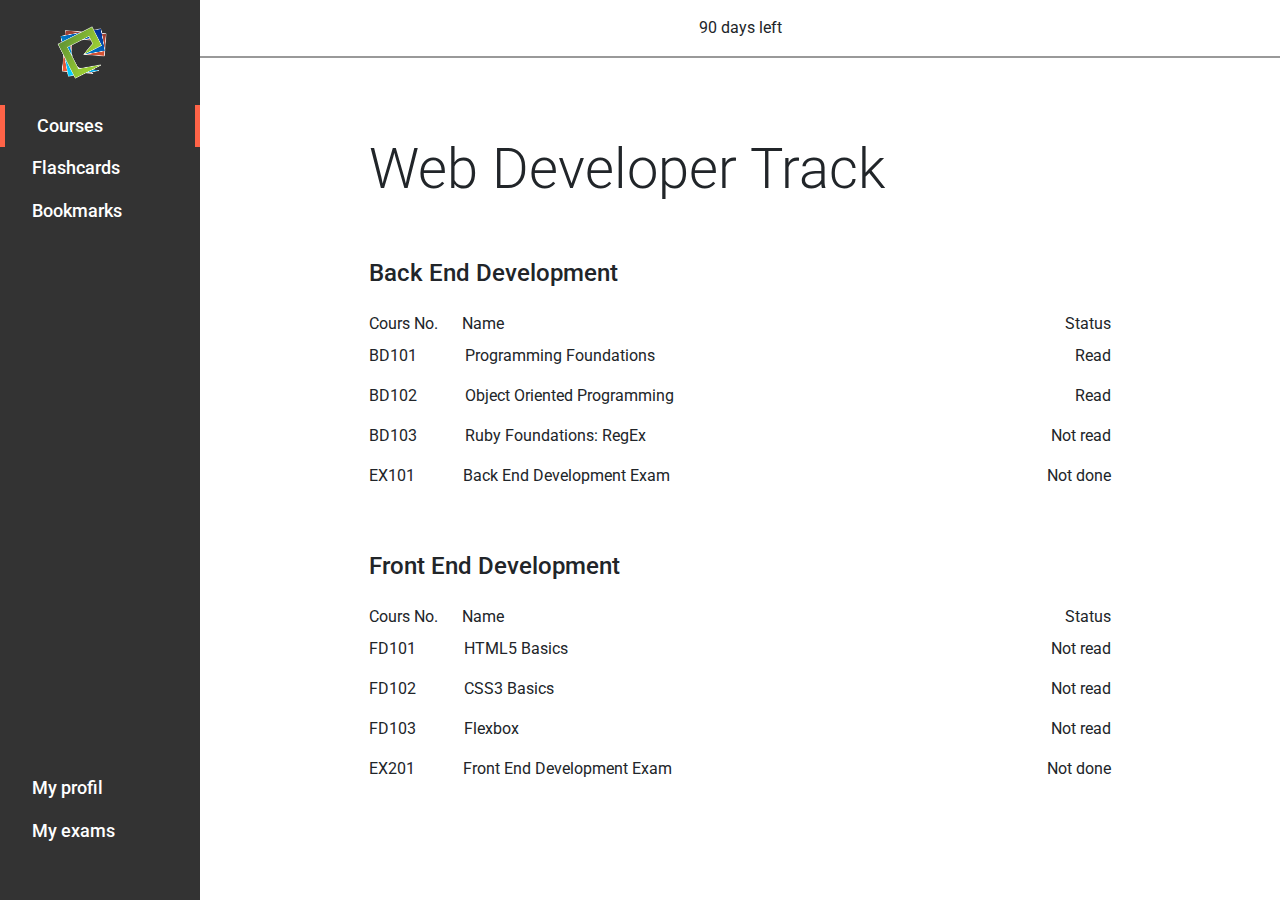
==== index.html @ b997f8c2 "add exam" ====
<!DOCTYPE html>
<html lang="en">
  <head>
    <!-- Required meta tags -->
    <meta charset="utf-8" />
    <meta
      name="viewport"
      content="width=device-width, initial-scale=1, shrink-to-fit=no"
    />

    <!-- Bootstrap CSS -->
    <link rel="stylesheet" href="bootstrap.min.css" />
    <link
      href="https://fonts.googleapis.com/css?family=Roboto:300,400,500,700&display=swap"
      rel="stylesheet"
    />

    <link rel="stylesheet" href="style.css" />

    <title>Hello, world!</title>
  </head>

  <body>
    <aside class="sidebar">
      <nav>
        <ul class="navbar">
          <li>
            <a href="/"><img class="logo" src="logo.png" alt=""/></a>
          </li>
          <li class="active"><a href="/">Courses</a></li>
          <li><a href="/">Flashcards</a></li>
          <li><a href="/">Bookmarks</a></li>
          <li><a href="/">My profil</a></li>
          <li><a href="/">My exams</a></li>
        </ul>
      </nav>
    </aside>
    <main>
      <div class="top-bar">90 days left</div>
      <div class="container">
        <div class="row">
          <div class="col-12">
            <header><h1 class="display-4">Web Developer Track</h1></header>
          </div>
        </div>
        <section class="topic row">
          <div class="col-12 mt-5"><h4>Back End Development</h4></div>
          <div class="col-12 mt-3">
            <ul class="d-flex course-head">
              <li class="mr-4">Cours No.</li>
              <li class="flex-grow-1">Name</li>
              <li>Status</li>
            </ul>
          </div>
          <div class="col-12 mt-2">
            <ul>
              <li class="d-flex course-head">
                <p class="mr-5">BD101</p>
                <p class="flex-grow-1">Programming Foundations</p>
                <p>Read</p>
              </li>
              <li class="d-flex course-head">
                <p class="mr-5">BD102</p>
                <p class="flex-grow-1">Object Oriented Programming</p>
                <p>Read</p>
              </li>
              <li class="d-flex course-head">
                <p class="mr-5">BD103</p>
                <p class="flex-grow-1">Ruby Foundations: RegEx</p>
                <p>Not read</p>
              </li>
              <li class="d-flex course-exam">
                <p class="mr-5 course-exam">EX101</p>
                <p class="flex-grow-1 course-exam">Back End Development Exam</p>
                <p class="course-exam">Not done</p>
              </li>
            </ul>
          </div>
        </section>
        <section class="topic row">
          <div class="col-12 mt-5">
            <h4>Front End Development</h4>
          </div>
          <div class="col-12 mt-3">
            <ul class="d-flex course-head">
              <li class="mr-4">Cours No.</li>
              <li class="flex-grow-1">Name</li>
              <li>Status</li>
            </ul>
          </div>
          <div class="col-12 mt-2">
            <ul>
              <li class="d-flex course-head">
                <p class="mr-5">FD101</p>
                <p class="flex-grow-1">HTML5 Basics</p>
                <p>Not read</p>
              </li>
              <li class="d-flex course-head">
                <p class="mr-5">FD102</p>
                <p class="flex-grow-1">CSS3 Basics</p>
                <p>Not read</p>
              </li>
              <li class="d-flex course-head">
                <p class="mr-5">FD103</p>
                <p class="flex-grow-1">Flexbox</p>
                <p>Not read</p>
              </li>
              <li class="d-flex course-exam">
                <p class="mr-5">EX201</p>
                <p class="flex-grow-1">Front End Development Exam</p>
                <p>Not done</p>
              </li>
            </ul>
          </div>
        </section>
      </div>
    </main>

    <!-- Optional JavaScript -->
    <!-- jQuery first, then Popper.js, then Bootstrap JS -->
    <script
      src="https://code.jquery.com/jquery-3.3.1.slim.min.js"
      integrity="sha384-q8i/X+965DzO0rT7abK41JStQIAqVgRVzpbzo5smXKp4YfRvH+8abtTE1Pi6jizo"
      crossorigin="anonymous"
    ></script>
    <script
      src="https://cdnjs.cloudflare.com/ajax/libs/popper.js/1.14.7/umd/popper.min.js"
      integrity="sha384-UO2eT0CpHqdSJQ6hJty5KVphtPhzWj9WO1clHTMGa3JDZwrnQq4sF86dIHNDz0W1"
      crossorigin="anonymous"
    ></script>
    <script src="bootstrap.min.js"></script>
  </body>
</html>
---- style.css ----
ul {
  list-style: none;
  padding: 0;
  margin: 0; }

body {
  font-family: "Roboto", "sans-serif"; }

.sidebar {
  width: 200px;
  height: 100vh;
  position: fixed;
  top: 0;
  left: 0;
  background-color: #333333; }
  .sidebar .logo {
    width: 100px; }
  .sidebar nav {
    height: 100vh; }
  .sidebar .navbar {
    height: 100vh;
    display: flex;
    flex-flow: column nowrap;
    justify-content: center;
    align-items: flex-start;
    list-style: none;
    width: 100%;
    padding: 0;
    margin: 0; }
    .sidebar .navbar li {
      width: 100%;
      padding: 0.5rem 2rem; }
      .sidebar .navbar li:nth-of-type(5) {
        margin-top: auto; }
      .sidebar .navbar li:last-of-type {
        margin-bottom: 3rem; }
    .sidebar .navbar a {
      color: #fff;
      font-size: 1.1rem;
      font-weight: 500; }
      .sidebar .navbar a:hover {
        text-decoration: none; }

.top-bar {
  padding: 1rem;
  text-align: center;
  box-shadow: 1px 0 0 2px rgba(0, 0, 0, 0.4); }

.container {
  max-width: calc(90% - 200px); }

main {
  margin-left: 200px; }
  main header {
    margin-top: 5rem; }

.active {
  border-left: 5px solid tomato;
  border-right: 5px solid tomato; }

/*# sourceMappingURL=style.css.map */
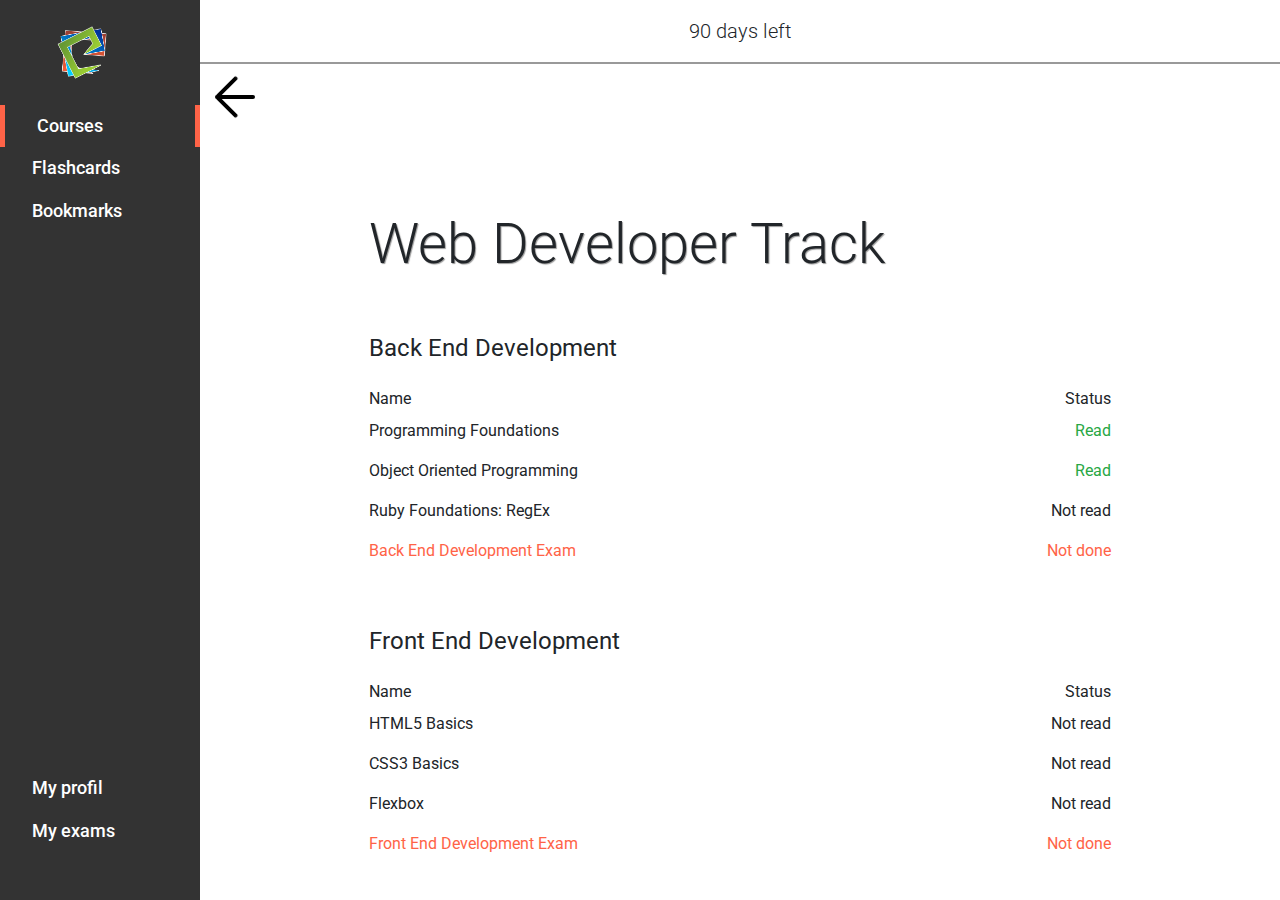
==== commit f8791eae: "add hamburger menu, animation, remove course number" ====
--- a/index.html
+++ b/index.html
@@ -14,14 +14,14 @@
       href="https://fonts.googleapis.com/css?family=Roboto:300,400,500,700&display=swap"
       rel="stylesheet"
     />
-
+    <link href="hamburgers.min.css" rel="stylesheet" />
     <link rel="stylesheet" href="style.css" />
 
     <title>Hello, world!</title>
   </head>
 
   <body>
-    <aside class="sidebar">
+    <aside id="sidebar" class="sidebar">
       <nav>
         <ul class="navbar">
           <li>
@@ -35,8 +35,17 @@
         </ul>
       </nav>
     </aside>
-    <main>
-      <div class="top-bar">90 days left</div>
+    <main id="main">
+      <div class="top-bar"><p class="lead m-0">90 days left</p></div>
+      <button
+        class="hamburger hamburger--arrow is-active mt-2"
+        type="button"
+        id="hamburger-icon"
+      >
+        <span class="hamburger-box">
+          <span class="hamburger-inner"></span>
+        </span>
+      </button>
       <div class="container">
         <div class="row">
           <div class="col-12">
@@ -44,33 +53,35 @@
           </div>
         </div>
         <section class="topic row">
-          <div class="col-12 mt-5"><h4>Back End Development</h4></div>
+          <div class="col-12 mt-5">
+            <h4 class="topic-title">Back End Development</h4>
+          </div>
           <div class="col-12 mt-3">
-            <ul class="d-flex course-head">
-              <li class="mr-4">Cours No.</li>
+            <ul class="d-flex">
+              <!-- <li class="mr-4">Cours No.</li> -->
               <li class="flex-grow-1">Name</li>
               <li>Status</li>
             </ul>
           </div>
           <div class="col-12 mt-2">
             <ul>
-              <li class="d-flex course-head">
-                <p class="mr-5">BD101</p>
+              <li class="d-flex">
+                <!-- <p class="mr-5">BD101</p> -->
                 <p class="flex-grow-1">Programming Foundations</p>
-                <p>Read</p>
+                <p class="text-success">Read</p>
               </li>
-              <li class="d-flex course-head">
-                <p class="mr-5">BD102</p>
+              <li class="d-flex">
+                <!-- <p class="mr-5">BD102</p> -->
                 <p class="flex-grow-1">Object Oriented Programming</p>
-                <p>Read</p>
+                <p class="text-success">Read</p>
               </li>
-              <li class="d-flex course-head">
-                <p class="mr-5">BD103</p>
+              <li class="d-flex">
+                <!-- <p class="mr-5">BD103</p> -->
                 <p class="flex-grow-1">Ruby Foundations: RegEx</p>
                 <p>Not read</p>
               </li>
               <li class="d-flex course-exam">
-                <p class="mr-5 course-exam">EX101</p>
+                <!-- <p class="mr-5 course-exam">EX101</p> -->
                 <p class="flex-grow-1 course-exam">Back End Development Exam</p>
                 <p class="course-exam">Not done</p>
               </li>
@@ -79,34 +90,34 @@
         </section>
         <section class="topic row">
           <div class="col-12 mt-5">
-            <h4>Front End Development</h4>
+            <h4 class="topic-title">Front End Development</h4>
           </div>
           <div class="col-12 mt-3">
-            <ul class="d-flex course-head">
-              <li class="mr-4">Cours No.</li>
+            <ul class="d-flex">
+              <!-- <li class="mr-4">Cours No.</li> -->
               <li class="flex-grow-1">Name</li>
               <li>Status</li>
             </ul>
           </div>
           <div class="col-12 mt-2">
             <ul>
-              <li class="d-flex course-head">
-                <p class="mr-5">FD101</p>
+              <li class="d-flex">
+                <!-- <p class="mr-5">FD101</p> -->
                 <p class="flex-grow-1">HTML5 Basics</p>
                 <p>Not read</p>
               </li>
-              <li class="d-flex course-head">
-                <p class="mr-5">FD102</p>
+              <li class="d-flex">
+                <!-- <p class="mr-5">FD102</p> -->
                 <p class="flex-grow-1">CSS3 Basics</p>
                 <p>Not read</p>
               </li>
-              <li class="d-flex course-head">
-                <p class="mr-5">FD103</p>
+              <li class="d-flex">
+                <!-- <p class="mr-5">FD103</p> -->
                 <p class="flex-grow-1">Flexbox</p>
                 <p>Not read</p>
               </li>
               <li class="d-flex course-exam">
-                <p class="mr-5">EX201</p>
+                <!-- <p class="mr-5">EX201</p> -->
                 <p class="flex-grow-1">Front End Development Exam</p>
                 <p>Not done</p>
               </li>
@@ -129,5 +140,6 @@
       crossorigin="anonymous"
     ></script>
     <script src="bootstrap.min.js"></script>
+    <script src="main.js"></script>
   </body>
 </html>
--- a/hamburgers.min.css
+++ b/hamburgers.min.css
@@ -0,0 +1,7 @@
+/*!
+ * Hamburgers
+ * @description Tasty CSS-animated hamburgers
+ * @author Jonathan Suh @jonsuh
+ * @site https://jonsuh.com/hamburgers
+ * @link https://github.com/jonsuh/hamburgers
+ */.hamburger{font:inherit;display:inline-block;overflow:visible;margin:0;padding:15px;cursor:pointer;transition-timing-function:linear;transition-duration:.15s;transition-property:opacity,filter;text-transform:none;color:inherit;border:0;background-color:transparent}.hamburger.is-active:hover,.hamburger:hover{opacity:.7}.hamburger.is-active .hamburger-inner,.hamburger.is-active .hamburger-inner:after,.hamburger.is-active .hamburger-inner:before{background-color:#000}.hamburger-box{position:relative;display:inline-block;width:40px;height:24px}.hamburger-inner{top:50%;display:block;margin-top:-2px}.hamburger-inner,.hamburger-inner:after,.hamburger-inner:before{position:absolute;width:40px;height:4px;transition-timing-function:ease;transition-duration:.15s;transition-property:transform;border-radius:4px;background-color:#000}.hamburger-inner:after,.hamburger-inner:before{display:block;content:""}.hamburger-inner:before{top:-10px}.hamburger-inner:after{bottom:-10px}.hamburger--3dx .hamburger-box{perspective:80px}.hamburger--3dx .hamburger-inner{transition:transform .15s cubic-bezier(.645,.045,.355,1),background-color 0s cubic-bezier(.645,.045,.355,1) .1s}.hamburger--3dx .hamburger-inner:after,.hamburger--3dx .hamburger-inner:before{transition:transform 0s cubic-bezier(.645,.045,.355,1) .1s}.hamburger--3dx.is-active .hamburger-inner{transform:rotateY(180deg);background-color:transparent!important}.hamburger--3dx.is-active .hamburger-inner:before{transform:translate3d(0,10px,0) rotate(45deg)}.hamburger--3dx.is-active .hamburger-inner:after{transform:translate3d(0,-10px,0) rotate(-45deg)}.hamburger--3dx-r .hamburger-box{perspective:80px}.hamburger--3dx-r .hamburger-inner{transition:transform .15s cubic-bezier(.645,.045,.355,1),background-color 0s cubic-bezier(.645,.045,.355,1) .1s}.hamburger--3dx-r .hamburger-inner:after,.hamburger--3dx-r .hamburger-inner:before{transition:transform 0s cubic-bezier(.645,.045,.355,1) .1s}.hamburger--3dx-r.is-active .hamburger-inner{transform:rotateY(-180deg);background-color:transparent!important}.hamburger--3dx-r.is-active .hamburger-inner:before{transform:translate3d(0,10px,0) rotate(45deg)}.hamburger--3dx-r.is-active .hamburger-inner:after{transform:translate3d(0,-10px,0) rotate(-45deg)}.hamburger--3dy .hamburger-box{perspective:80px}.hamburger--3dy .hamburger-inner{transition:transform .15s cubic-bezier(.645,.045,.355,1),background-color 0s cubic-bezier(.645,.045,.355,1) .1s}.hamburger--3dy .hamburger-inner:after,.hamburger--3dy .hamburger-inner:before{transition:transform 0s cubic-bezier(.645,.045,.355,1) .1s}.hamburger--3dy.is-active .hamburger-inner{transform:rotateX(-180deg);background-color:transparent!important}.hamburger--3dy.is-active .hamburger-inner:before{transform:translate3d(0,10px,0) rotate(45deg)}.hamburger--3dy.is-active .hamburger-inner:after{transform:translate3d(0,-10px,0) rotate(-45deg)}.hamburger--3dy-r .hamburger-box{perspective:80px}.hamburger--3dy-r .hamburger-inner{transition:transform .15s cubic-bezier(.645,.045,.355,1),background-color 0s cubic-bezier(.645,.045,.355,1) .1s}.hamburger--3dy-r .hamburger-inner:after,.hamburger--3dy-r .hamburger-inner:before{transition:transform 0s cubic-bezier(.645,.045,.355,1) .1s}.hamburger--3dy-r.is-active .hamburger-inner{transform:rotateX(180deg);background-color:transparent!important}.hamburger--3dy-r.is-active .hamburger-inner:before{transform:translate3d(0,10px,0) rotate(45deg)}.hamburger--3dy-r.is-active .hamburger-inner:after{transform:translate3d(0,-10px,0) rotate(-45deg)}.hamburger--3dxy .hamburger-box{perspective:80px}.hamburger--3dxy .hamburger-inner{transition:transform .15s cubic-bezier(.645,.045,.355,1),background-color 0s cubic-bezier(.645,.045,.355,1) .1s}.hamburger--3dxy .hamburger-inner:after,.hamburger--3dxy .hamburger-inner:before{transition:transform 0s cubic-bezier(.645,.045,.355,1) .1s}.hamburger--3dxy.is-active .hamburger-inner{transform:rotateX(180deg) rotateY(180deg);background-color:transparent!important}.hamburger--3dxy.is-active .hamburger-inner:before{transform:translate3d(0,10px,0) rotate(45deg)}.hamburger--3dxy.is-active .hamburger-inner:after{transform:translate3d(0,-10px,0) rotate(-45deg)}.hamburger--3dxy-r .hamburger-box{perspective:80px}.hamburger--3dxy-r .hamburger-inner{transition:transform .15s cubic-bezier(.645,.045,.355,1),background-color 0s cubic-bezier(.645,.045,.355,1) .1s}.hamburger--3dxy-r .hamburger-inner:after,.hamburger--3dxy-r .hamburger-inner:before{transition:transform 0s cubic-bezier(.645,.045,.355,1) .1s}.hamburger--3dxy-r.is-active .hamburger-inner{transform:rotateX(180deg) rotateY(180deg) rotate(-180deg);background-color:transparent!important}.hamburger--3dxy-r.is-active .hamburger-inner:before{transform:translate3d(0,10px,0) rotate(45deg)}.hamburger--3dxy-r.is-active .hamburger-inner:after{transform:translate3d(0,-10px,0) rotate(-45deg)}.hamburger--arrow.is-active .hamburger-inner:before{transform:translate3d(-8px,0,0) rotate(-45deg) scaleX(.7)}.hamburger--arrow.is-active .hamburger-inner:after{transform:translate3d(-8px,0,0) rotate(45deg) scaleX(.7)}.hamburger--arrow-r.is-active .hamburger-inner:before{transform:translate3d(8px,0,0) rotate(45deg) scaleX(.7)}.hamburger--arrow-r.is-active .hamburger-inner:after{transform:translate3d(8px,0,0) rotate(-45deg) scaleX(.7)}.hamburger--arrowalt .hamburger-inner:before{transition:top .1s ease .1s,transform .1s cubic-bezier(.165,.84,.44,1)}.hamburger--arrowalt .hamburger-inner:after{transition:bottom .1s ease .1s,transform .1s cubic-bezier(.165,.84,.44,1)}.hamburger--arrowalt.is-active .hamburger-inner:before{top:0;transition:top .1s ease,transform .1s cubic-bezier(.895,.03,.685,.22) .1s;transform:translate3d(-8px,-10px,0) rotate(-45deg) scaleX(.7)}.hamburger--arrowalt.is-active .hamburger-inner:after{bottom:0;transition:bottom .1s ease,transform .1s cubic-bezier(.895,.03,.685,.22) .1s;transform:translate3d(-8px,10px,0) rotate(45deg) scaleX(.7)}.hamburger--arrowalt-r .hamburger-inner:before{transition:top .1s ease .1s,transform .1s cubic-bezier(.165,.84,.44,1)}.hamburger--arrowalt-r .hamburger-inner:after{transition:bottom .1s ease .1s,transform .1s cubic-bezier(.165,.84,.44,1)}.hamburger--arrowalt-r.is-active .hamburger-inner:before{top:0;transition:top .1s ease,transform .1s cubic-bezier(.895,.03,.685,.22) .1s;transform:translate3d(8px,-10px,0) rotate(45deg) scaleX(.7)}.hamburger--arrowalt-r.is-active .hamburger-inner:after{bottom:0;transition:bottom .1s ease,transform .1s cubic-bezier(.895,.03,.685,.22) .1s;transform:translate3d(8px,10px,0) rotate(-45deg) scaleX(.7)}.hamburger--arrowturn.is-active .hamburger-inner{transform:rotate(-180deg)}.hamburger--arrowturn.is-active .hamburger-inner:before{transform:translate3d(8px,0,0) rotate(45deg) scaleX(.7)}.hamburger--arrowturn.is-active .hamburger-inner:after{transform:translate3d(8px,0,0) rotate(-45deg) scaleX(.7)}.hamburger--arrowturn-r.is-active .hamburger-inner{transform:rotate(-180deg)}.hamburger--arrowturn-r.is-active .hamburger-inner:before{transform:translate3d(-8px,0,0) rotate(-45deg) scaleX(.7)}.hamburger--arrowturn-r.is-active .hamburger-inner:after{transform:translate3d(-8px,0,0) rotate(45deg) scaleX(.7)}.hamburger--boring .hamburger-inner,.hamburger--boring .hamburger-inner:after,.hamburger--boring .hamburger-inner:before{transition-property:none}.hamburger--boring.is-active .hamburger-inner{transform:rotate(45deg)}.hamburger--boring.is-active .hamburger-inner:before{top:0;opacity:0}.hamburger--boring.is-active .hamburger-inner:after{bottom:0;transform:rotate(-90deg)}.hamburger--collapse .hamburger-inner{top:auto;bottom:0;transition-delay:.13s;transition-timing-function:cubic-bezier(.55,.055,.675,.19);transition-duration:.13s}.hamburger--collapse .hamburger-inner:after{top:-20px;transition:top .2s cubic-bezier(.33333,.66667,.66667,1) .2s,opacity .1s linear}.hamburger--collapse .hamburger-inner:before{transition:top .12s cubic-bezier(.33333,.66667,.66667,1) .2s,transform .13s cubic-bezier(.55,.055,.675,.19)}.hamburger--collapse.is-active .hamburger-inner{transition-delay:.22s;transition-timing-function:cubic-bezier(.215,.61,.355,1);transform:translate3d(0,-10px,0) rotate(-45deg)}.hamburger--collapse.is-active .hamburger-inner:after{top:0;transition:top .2s cubic-bezier(.33333,0,.66667,.33333),opacity .1s linear .22s;opacity:0}.hamburger--collapse.is-active .hamburger-inner:before{top:0;transition:top .1s cubic-bezier(.33333,0,.66667,.33333) .16s,transform .13s cubic-bezier(.215,.61,.355,1) .25s;transform:rotate(-90deg)}.hamburger--collapse-r .hamburger-inner{top:auto;bottom:0;transition-delay:.13s;transition-timing-function:cubic-bezier(.55,.055,.675,.19);transition-duration:.13s}.hamburger--collapse-r .hamburger-inner:after{top:-20px;transition:top .2s cubic-bezier(.33333,.66667,.66667,1) .2s,opacity .1s linear}.hamburger--collapse-r .hamburger-inner:before{transition:top .12s cubic-bezier(.33333,.66667,.66667,1) .2s,transform .13s cubic-bezier(.55,.055,.675,.19)}.hamburger--collapse-r.is-active .hamburger-inner{transition-delay:.22s;transition-timing-function:cubic-bezier(.215,.61,.355,1);transform:translate3d(0,-10px,0) rotate(45deg)}.hamburger--collapse-r.is-active .hamburger-inner:after{top:0;transition:top .2s cubic-bezier(.33333,0,.66667,.33333),opacity .1s linear .22s;opacity:0}.hamburger--collapse-r.is-active .hamburger-inner:before{top:0;transition:top .1s cubic-bezier(.33333,0,.66667,.33333) .16s,transform .13s cubic-bezier(.215,.61,.355,1) .25s;transform:rotate(90deg)}.hamburger--elastic .hamburger-inner{top:2px;transition-timing-function:cubic-bezier(.68,-.55,.265,1.55);transition-duration:.275s}.hamburger--elastic .hamburger-inner:before{top:10px;transition:opacity .125s ease .275s}.hamburger--elastic .hamburger-inner:after{top:20px;transition:transform .275s cubic-bezier(.68,-.55,.265,1.55)}.hamburger--elastic.is-active .hamburger-inner{transition-delay:75ms;transform:translate3d(0,10px,0) rotate(135deg)}.hamburger--elastic.is-active .hamburger-inner:before{transition-delay:0s;opacity:0}.hamburger--elastic.is-active .hamburger-inner:after{transition-delay:75ms;transform:translate3d(0,-20px,0) rotate(-270deg)}.hamburger--elastic-r .hamburger-inner{top:2px;transition-timing-function:cubic-bezier(.68,-.55,.265,1.55);transition-duration:.275s}.hamburger--elastic-r .hamburger-inner:before{top:10px;transition:opacity .125s ease .275s}.hamburger--elastic-r .hamburger-inner:after{top:20px;transition:transform .275s cubic-bezier(.68,-.55,.265,1.55)}.hamburger--elastic-r.is-active .hamburger-inner{transition-delay:75ms;transform:translate3d(0,10px,0) rotate(-135deg)}.hamburger--elastic-r.is-active .hamburger-inner:before{transition-delay:0s;opacity:0}.hamburger--elastic-r.is-active .hamburger-inner:after{transition-delay:75ms;transform:translate3d(0,-20px,0) rotate(270deg)}.hamburger--emphatic{overflow:hidden}.hamburger--emphatic .hamburger-inner{transition:background-color .125s ease-in .175s}.hamburger--emphatic .hamburger-inner:before{left:0;transition:transform .125s cubic-bezier(.6,.04,.98,.335),top .05s linear .125s,left .125s ease-in .175s}.hamburger--emphatic .hamburger-inner:after{top:10px;right:0;transition:transform .125s cubic-bezier(.6,.04,.98,.335),top .05s linear .125s,right .125s ease-in .175s}.hamburger--emphatic.is-active .hamburger-inner{transition-delay:0s;transition-timing-function:ease-out;background-color:transparent!important}.hamburger--emphatic.is-active .hamburger-inner:before{top:-80px;left:-80px;transition:left .125s ease-out,top .05s linear .125s,transform .125s cubic-bezier(.075,.82,.165,1) .175s;transform:translate3d(80px,80px,0) rotate(45deg)}.hamburger--emphatic.is-active .hamburger-inner:after{top:-80px;right:-80px;transition:right .125s ease-out,top .05s linear .125s,transform .125s cubic-bezier(.075,.82,.165,1) .175s;transform:translate3d(-80px,80px,0) rotate(-45deg)}.hamburger--emphatic-r{overflow:hidden}.hamburger--emphatic-r .hamburger-inner{transition:background-color .125s ease-in .175s}.hamburger--emphatic-r .hamburger-inner:before{left:0;transition:transform .125s cubic-bezier(.6,.04,.98,.335),top .05s linear .125s,left .125s ease-in .175s}.hamburger--emphatic-r .hamburger-inner:after{top:10px;right:0;transition:transform .125s cubic-bezier(.6,.04,.98,.335),top .05s linear .125s,right .125s ease-in .175s}.hamburger--emphatic-r.is-active .hamburger-inner{transition-delay:0s;transition-timing-function:ease-out;background-color:transparent!important}.hamburger--emphatic-r.is-active .hamburger-inner:before{top:80px;left:-80px;transition:left .125s ease-out,top .05s linear .125s,transform .125s cubic-bezier(.075,.82,.165,1) .175s;transform:translate3d(80px,-80px,0) rotate(-45deg)}.hamburger--emphatic-r.is-active .hamburger-inner:after{top:80px;right:-80px;transition:right .125s ease-out,top .05s linear .125s,transform .125s cubic-bezier(.075,.82,.165,1) .175s;transform:translate3d(-80px,-80px,0) rotate(45deg)}.hamburger--minus .hamburger-inner:after,.hamburger--minus .hamburger-inner:before{transition:bottom .08s ease-out 0s,top .08s ease-out 0s,opacity 0s linear}.hamburger--minus.is-active .hamburger-inner:after,.hamburger--minus.is-active .hamburger-inner:before{transition:bottom .08s ease-out,top .08s ease-out,opacity 0s linear .08s;opacity:0}.hamburger--minus.is-active .hamburger-inner:before{top:0}.hamburger--minus.is-active .hamburger-inner:after{bottom:0}.hamburger--slider .hamburger-inner{top:2px}.hamburger--slider .hamburger-inner:before{top:10px;transition-timing-function:ease;transition-duration:.15s;transition-property:transform,opacity}.hamburger--slider .hamburger-inner:after{top:20px}.hamburger--slider.is-active .hamburger-inner{transform:translate3d(0,10px,0) rotate(45deg)}.hamburger--slider.is-active .hamburger-inner:before{transform:rotate(-45deg) translate3d(-5.71429px,-6px,0);opacity:0}.hamburger--slider.is-active .hamburger-inner:after{transform:translate3d(0,-20px,0) rotate(-90deg)}.hamburger--slider-r .hamburger-inner{top:2px}.hamburger--slider-r .hamburger-inner:before{top:10px;transition-timing-function:ease;transition-duration:.15s;transition-property:transform,opacity}.hamburger--slider-r .hamburger-inner:after{top:20px}.hamburger--slider-r.is-active .hamburger-inner{transform:translate3d(0,10px,0) rotate(-45deg)}.hamburger--slider-r.is-active .hamburger-inner:before{transform:rotate(45deg) translate3d(5.71429px,-6px,0);opacity:0}.hamburger--slider-r.is-active .hamburger-inner:after{transform:translate3d(0,-20px,0) rotate(90deg)}.hamburger--spin .hamburger-inner{transition-timing-function:cubic-bezier(.55,.055,.675,.19);transition-duration:.22s}.hamburger--spin .hamburger-inner:before{transition:top .1s ease-in .25s,opacity .1s ease-in}.hamburger--spin .hamburger-inner:after{transition:bottom .1s ease-in .25s,transform .22s cubic-bezier(.55,.055,.675,.19)}.hamburger--spin.is-active .hamburger-inner{transition-delay:.12s;transition-timing-function:cubic-bezier(.215,.61,.355,1);transform:rotate(225deg)}.hamburger--spin.is-active .hamburger-inner:before{top:0;transition:top .1s ease-out,opacity .1s ease-out .12s;opacity:0}.hamburger--spin.is-active .hamburger-inner:after{bottom:0;transition:bottom .1s ease-out,transform .22s cubic-bezier(.215,.61,.355,1) .12s;transform:rotate(-90deg)}.hamburger--spin-r .hamburger-inner{transition-timing-function:cubic-bezier(.55,.055,.675,.19);transition-duration:.22s}.hamburger--spin-r .hamburger-inner:before{transition:top .1s ease-in .25s,opacity .1s ease-in}.hamburger--spin-r .hamburger-inner:after{transition:bottom .1s ease-in .25s,transform .22s cubic-bezier(.55,.055,.675,.19)}.hamburger--spin-r.is-active .hamburger-inner{transition-delay:.12s;transition-timing-function:cubic-bezier(.215,.61,.355,1);transform:rotate(-225deg)}.hamburger--spin-r.is-active .hamburger-inner:before{top:0;transition:top .1s ease-out,opacity .1s ease-out .12s;opacity:0}.hamburger--spin-r.is-active .hamburger-inner:after{bottom:0;transition:bottom .1s ease-out,transform .22s cubic-bezier(.215,.61,.355,1) .12s;transform:rotate(90deg)}.hamburger--spring .hamburger-inner{top:2px;transition:background-color 0s linear .13s}.hamburger--spring .hamburger-inner:before{top:10px;transition:top .1s cubic-bezier(.33333,.66667,.66667,1) .2s,transform .13s cubic-bezier(.55,.055,.675,.19)}.hamburger--spring .hamburger-inner:after{top:20px;transition:top .2s cubic-bezier(.33333,.66667,.66667,1) .2s,transform .13s cubic-bezier(.55,.055,.675,.19)}.hamburger--spring.is-active .hamburger-inner{transition-delay:.22s;background-color:transparent!important}.hamburger--spring.is-active .hamburger-inner:before{top:0;transition:top .1s cubic-bezier(.33333,0,.66667,.33333) .15s,transform .13s cubic-bezier(.215,.61,.355,1) .22s;transform:translate3d(0,10px,0) rotate(45deg)}.hamburger--spring.is-active .hamburger-inner:after{top:0;transition:top .2s cubic-bezier(.33333,0,.66667,.33333),transform .13s cubic-bezier(.215,.61,.355,1) .22s;transform:translate3d(0,10px,0) rotate(-45deg)}.hamburger--spring-r .hamburger-inner{top:auto;bottom:0;transition-delay:0s;transition-timing-function:cubic-bezier(.55,.055,.675,.19);transition-duration:.13s}.hamburger--spring-r .hamburger-inner:after{top:-20px;transition:top .2s cubic-bezier(.33333,.66667,.66667,1) .2s,opacity 0s linear}.hamburger--spring-r .hamburger-inner:before{transition:top .1s cubic-bezier(.33333,.66667,.66667,1) .2s,transform .13s cubic-bezier(.55,.055,.675,.19)}.hamburger--spring-r.is-active .hamburger-inner{transition-delay:.22s;transition-timing-function:cubic-bezier(.215,.61,.355,1);transform:translate3d(0,-10px,0) rotate(-45deg)}.hamburger--spring-r.is-active .hamburger-inner:after{top:0;transition:top .2s cubic-bezier(.33333,0,.66667,.33333),opacity 0s linear .22s;opacity:0}.hamburger--spring-r.is-active .hamburger-inner:before{top:0;transition:top .1s cubic-bezier(.33333,0,.66667,.33333) .15s,transform .13s cubic-bezier(.215,.61,.355,1) .22s;transform:rotate(90deg)}.hamburger--stand .hamburger-inner{transition:transform 75ms cubic-bezier(.55,.055,.675,.19) .15s,background-color 0s linear 75ms}.hamburger--stand .hamburger-inner:before{transition:top 75ms ease-in 75ms,transform 75ms cubic-bezier(.55,.055,.675,.19) 0s}.hamburger--stand .hamburger-inner:after{transition:bottom 75ms ease-in 75ms,transform 75ms cubic-bezier(.55,.055,.675,.19) 0s}.hamburger--stand.is-active .hamburger-inner{transition:transform 75ms cubic-bezier(.215,.61,.355,1) 0s,background-color 0s linear .15s;transform:rotate(90deg);background-color:transparent!important}.hamburger--stand.is-active .hamburger-inner:before{top:0;transition:top 75ms ease-out .1s,transform 75ms cubic-bezier(.215,.61,.355,1) .15s;transform:rotate(-45deg)}.hamburger--stand.is-active .hamburger-inner:after{bottom:0;transition:bottom 75ms ease-out .1s,transform 75ms cubic-bezier(.215,.61,.355,1) .15s;transform:rotate(45deg)}.hamburger--stand-r .hamburger-inner{transition:transform 75ms cubic-bezier(.55,.055,.675,.19) .15s,background-color 0s linear 75ms}.hamburger--stand-r .hamburger-inner:before{transition:top 75ms ease-in 75ms,transform 75ms cubic-bezier(.55,.055,.675,.19) 0s}.hamburger--stand-r .hamburger-inner:after{transition:bottom 75ms ease-in 75ms,transform 75ms cubic-bezier(.55,.055,.675,.19) 0s}.hamburger--stand-r.is-active .hamburger-inner{transition:transform 75ms cubic-bezier(.215,.61,.355,1) 0s,background-color 0s linear .15s;transform:rotate(-90deg);background-color:transparent!important}.hamburger--stand-r.is-active .hamburger-inner:before{top:0;transition:top 75ms ease-out .1s,transform 75ms cubic-bezier(.215,.61,.355,1) .15s;transform:rotate(-45deg)}.hamburger--stand-r.is-active .hamburger-inner:after{bottom:0;transition:bottom 75ms ease-out .1s,transform 75ms cubic-bezier(.215,.61,.355,1) .15s;transform:rotate(45deg)}.hamburger--squeeze .hamburger-inner{transition-timing-function:cubic-bezier(.55,.055,.675,.19);transition-duration:75ms}.hamburger--squeeze .hamburger-inner:before{transition:top 75ms ease .12s,opacity 75ms ease}.hamburger--squeeze .hamburger-inner:after{transition:bottom 75ms ease .12s,transform 75ms cubic-bezier(.55,.055,.675,.19)}.hamburger--squeeze.is-active .hamburger-inner{transition-delay:.12s;transition-timing-function:cubic-bezier(.215,.61,.355,1);transform:rotate(45deg)}.hamburger--squeeze.is-active .hamburger-inner:before{top:0;transition:top 75ms ease,opacity 75ms ease .12s;opacity:0}.hamburger--squeeze.is-active .hamburger-inner:after{bottom:0;transition:bottom 75ms ease,transform 75ms cubic-bezier(.215,.61,.355,1) .12s;transform:rotate(-90deg)}.hamburger--vortex .hamburger-inner{transition-timing-function:cubic-bezier(.19,1,.22,1);transition-duration:.2s}.hamburger--vortex .hamburger-inner:after,.hamburger--vortex .hamburger-inner:before{transition-delay:.1s;transition-timing-function:linear;transition-duration:0s}.hamburger--vortex .hamburger-inner:before{transition-property:top,opacity}.hamburger--vortex .hamburger-inner:after{transition-property:bottom,transform}.hamburger--vortex.is-active .hamburger-inner{transition-timing-function:cubic-bezier(.19,1,.22,1);transform:rotate(765deg)}.hamburger--vortex.is-active .hamburger-inner:after,.hamburger--vortex.is-active .hamburger-inner:before{transition-delay:0s}.hamburger--vortex.is-active .hamburger-inner:before{top:0;opacity:0}.hamburger--vortex.is-active .hamburger-inner:after{bottom:0;transform:rotate(90deg)}.hamburger--vortex-r .hamburger-inner{transition-timing-function:cubic-bezier(.19,1,.22,1);transition-duration:.2s}.hamburger--vortex-r .hamburger-inner:after,.hamburger--vortex-r .hamburger-inner:before{transition-delay:.1s;transition-timing-function:linear;transition-duration:0s}.hamburger--vortex-r .hamburger-inner:before{transition-property:top,opacity}.hamburger--vortex-r .hamburger-inner:after{transition-property:bottom,transform}.hamburger--vortex-r.is-active .hamburger-inner{transition-timing-function:cubic-bezier(.19,1,.22,1);transform:rotate(-765deg)}.hamburger--vortex-r.is-active .hamburger-inner:after,.hamburger--vortex-r.is-active .hamburger-inner:before{transition-delay:0s}.hamburger--vortex-r.is-active .hamburger-inner:before{top:0;opacity:0}.hamburger--vortex-r.is-active .hamburger-inner:after{bottom:0;transform:rotate(-90deg)}--- a/style.css
+++ b/style.css
@@ -1,10 +1,23 @@
+* {
+  box-sizing: border-box; }
+
 ul {
   list-style: none;
   padding: 0;
   margin: 0; }
 
+.hamburger:focus {
+  outline: none; }
+
 body {
-  font-family: "Roboto", "sans-serif"; }
+  font-family: "Roboto", "sans-serif";
+  -webkit-font-smoothing: antialiased; }
+
+h1 {
+  text-shadow: 1px 1px 1px rgba(0, 0, 0, 0.4); }
+
+.topic-title {
+  font-weight: 400; }
 
 .sidebar {
   width: 200px;
@@ -12,7 +25,8 @@
   position: fixed;
   top: 0;
   left: 0;
-  background-color: #333333; }
+  background-color: #333333;
+  transition: margin-left 0.4s; }
   .sidebar .logo {
     width: 100px; }
   .sidebar nav {
@@ -47,15 +61,26 @@
   box-shadow: 1px 0 0 2px rgba(0, 0, 0, 0.4); }
 
 .container {
-  max-width: calc(90% - 200px); }
+  width: calc(90% - 200px);
+  max-width: 1000px; }
 
 main {
-  margin-left: 200px; }
+  margin-left: 200px;
+  transition: margin-left 0.4s; }
   main header {
     margin-top: 5rem; }
+
+.course-exam {
+  color: tomato; }
 
 .active {
   border-left: 5px solid tomato;
   border-right: 5px solid tomato; }
 
+.toggle-sidebar {
+  margin-left: -200px; }
+
+.toggle-main {
+  margin-left: 0; }
+
 /*# sourceMappingURL=style.css.map */
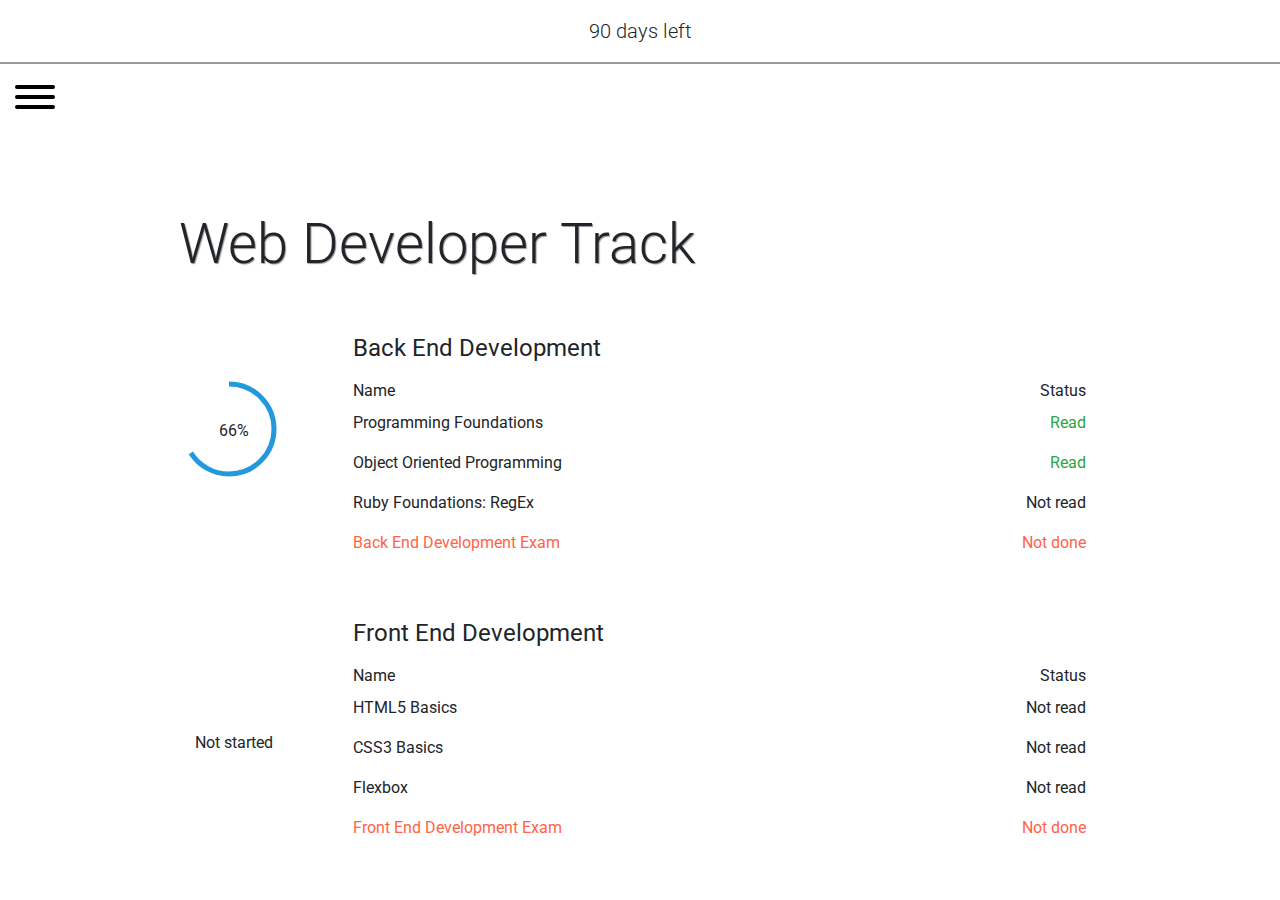
==== commit 1ce8984f: "hide sidebar at start, hide progress bar if is 0%" ====
--- a/index.html
+++ b/index.html
@@ -21,7 +21,7 @@
   </head>
 
   <body>
-    <aside id="sidebar" class="sidebar">
+    <aside id="sidebar" class="sidebar hide-sidebar">
       <nav>
         <ul class="navbar">
           <li>
@@ -35,10 +35,10 @@
         </ul>
       </nav>
     </aside>
-    <main id="main">
+    <main id="main" class="show-main">
       <div class="top-bar"><p class="lead m-0">90 days left</p></div>
       <button
-        class="hamburger hamburger--arrow is-active mt-2"
+        class="hamburger hamburger--arrow mt-2"
         type="button"
         id="hamburger-icon"
       >
@@ -46,82 +46,127 @@
           <span class="hamburger-inner"></span>
         </span>
       </button>
+
       <div class="container">
         <div class="row">
           <div class="col-12">
             <header><h1 class="display-4">Web Developer Track</h1></header>
           </div>
         </div>
-        <section class="topic row">
-          <div class="col-12 mt-5">
-            <h4 class="topic-title">Back End Development</h4>
+      </div>
+      <div class="full-width-bg">
+        <div class="container">
+          <section class="topic row align-items-center">
+            <div class="col-2">
+              <div class="topic-progress">
+                <div class="text-progress" id="textProgressOne">0%</div>
+                <div class="svg">
+                  <svg height="100%" width="100%">
+                    <circle
+                      class="round-progress"
+                      id="roundProgressOne"
+                      cx="50"
+                      cy="50"
+                      r="45"
+                    />
+                  </svg>
+                </div>
+              </div>
+            </div>
+            <div class="col-10">
+              <div class="col-12 mt-5">
+                <h4 class="topic-title">Back End Development</h4>
+              </div>
+              <div class="col-12 mt-3">
+                <ul class="d-flex">
+                  <!-- <li class="mr-4">Cours No.</li> -->
+                  <li class="flex-grow-1">Name</li>
+                  <li>Status</li>
+                </ul>
+              </div>
+              <div class="col-12 mt-2">
+                <ul>
+                  <li class="d-flex">
+                    <!-- <p class="mr-5">BD101</p> -->
+                    <p class="flex-grow-1">Programming Foundations</p>
+                    <p class="text-success">Read</p>
+                  </li>
+                  <li class="d-flex">
+                    <!-- <p class="mr-5">BD102</p> -->
+                    <p class="flex-grow-1">Object Oriented Programming</p>
+                    <p class="text-success">Read</p>
+                  </li>
+                  <li class="d-flex">
+                    <!-- <p class="mr-5">BD103</p> -->
+                    <p class="flex-grow-1">Ruby Foundations: RegEx</p>
+                    <p>Not read</p>
+                  </li>
+                  <li class="d-flex course-exam">
+                    <!-- <p class="mr-5 course-exam">EX101</p> -->
+                    <p class="flex-grow-1 course-exam">
+                      Back End Development Exam
+                    </p>
+                    <p class="course-exam">Not done</p>
+                  </li>
+                </ul>
+              </div>
+            </div>
+          </section>
+        </div>
+      </div>
+      <div class="container">
+        <section class="topic row align-items-center">
+          <div class="col-2">
+            <div class="topic-progress" id="progressTwo">
+              <div class="text-progress" id="textProgressTwo">0%</div>
+              <div class="svg">
+                <svg height="100%" width="100%">
+                  <circle
+                    class="round-progress"
+                    id="roundProgressTwo"
+                    cx="50"
+                    cy="50"
+                    r="45"
+                  />
+                </svg>
+              </div>
+            </div>
           </div>
-          <div class="col-12 mt-3">
-            <ul class="d-flex">
-              <!-- <li class="mr-4">Cours No.</li> -->
-              <li class="flex-grow-1">Name</li>
-              <li>Status</li>
-            </ul>
-          </div>
-          <div class="col-12 mt-2">
-            <ul>
-              <li class="d-flex">
-                <!-- <p class="mr-5">BD101</p> -->
-                <p class="flex-grow-1">Programming Foundations</p>
-                <p class="text-success">Read</p>
-              </li>
-              <li class="d-flex">
-                <!-- <p class="mr-5">BD102</p> -->
-                <p class="flex-grow-1">Object Oriented Programming</p>
-                <p class="text-success">Read</p>
-              </li>
-              <li class="d-flex">
-                <!-- <p class="mr-5">BD103</p> -->
-                <p class="flex-grow-1">Ruby Foundations: RegEx</p>
-                <p>Not read</p>
-              </li>
-              <li class="d-flex course-exam">
-                <!-- <p class="mr-5 course-exam">EX101</p> -->
-                <p class="flex-grow-1 course-exam">Back End Development Exam</p>
-                <p class="course-exam">Not done</p>
-              </li>
-            </ul>
-          </div>
-        </section>
-        <section class="topic row">
-          <div class="col-12 mt-5">
-            <h4 class="topic-title">Front End Development</h4>
-          </div>
-          <div class="col-12 mt-3">
-            <ul class="d-flex">
-              <!-- <li class="mr-4">Cours No.</li> -->
-              <li class="flex-grow-1">Name</li>
-              <li>Status</li>
-            </ul>
-          </div>
-          <div class="col-12 mt-2">
-            <ul>
-              <li class="d-flex">
-                <!-- <p class="mr-5">FD101</p> -->
-                <p class="flex-grow-1">HTML5 Basics</p>
-                <p>Not read</p>
-              </li>
-              <li class="d-flex">
-                <!-- <p class="mr-5">FD102</p> -->
-                <p class="flex-grow-1">CSS3 Basics</p>
-                <p>Not read</p>
-              </li>
-              <li class="d-flex">
-                <!-- <p class="mr-5">FD103</p> -->
-                <p class="flex-grow-1">Flexbox</p>
-                <p>Not read</p>
-              </li>
-              <li class="d-flex course-exam">
-                <!-- <p class="mr-5">EX201</p> -->
-                <p class="flex-grow-1">Front End Development Exam</p>
-                <p>Not done</p>
-              </li>
-            </ul>
+          <div class="col-10">
+            <div class="col-12 mt-5">
+              <h4 class="topic-title">Front End Development</h4>
+            </div>
+            <div class="col-12 mt-3">
+              <ul class="d-flex">
+                <!-- <li class="mr-4">Cours No.</li> -->
+                <li class="flex-grow-1">Name</li>
+                <li>Status</li>
+              </ul>
+            </div>
+            <div class="col-12 mt-2">
+              <ul>
+                <li class="d-flex">
+                  <!-- <p class="mr-5">FD101</p> -->
+                  <p class="flex-grow-1">HTML5 Basics</p>
+                  <p>Not read</p>
+                </li>
+                <li class="d-flex">
+                  <!-- <p class="mr-5">FD102</p> -->
+                  <p class="flex-grow-1">CSS3 Basics</p>
+                  <p>Not read</p>
+                </li>
+                <li class="d-flex">
+                  <!-- <p class="mr-5">FD103</p> -->
+                  <p class="flex-grow-1">Flexbox</p>
+                  <p>Not read</p>
+                </li>
+                <li class="d-flex course-exam">
+                  <!-- <p class="mr-5">EX201</p> -->
+                  <p class="flex-grow-1">Front End Development Exam</p>
+                  <p>Not done</p>
+                </li>
+              </ul>
+            </div>
           </div>
         </section>
       </div>
@@ -140,6 +185,8 @@
       crossorigin="anonymous"
     ></script>
     <script src="bootstrap.min.js"></script>
+    <script src="progressBar.js"></script>
+    <script src="tween.js"></script>
     <script src="main.js"></script>
   </body>
 </html>
--- a/style.css
+++ b/style.css
@@ -77,10 +77,26 @@
   border-left: 5px solid tomato;
   border-right: 5px solid tomato; }
 
-.toggle-sidebar {
+.hide-sidebar {
   margin-left: -200px; }
 
-.toggle-main {
+.show-main {
   margin-left: 0; }
 
+.topic-progress {
+  position: relative; }
+  .topic-progress .text-progress {
+    position: absolute;
+    top: 40px;
+    left: 40px; }
+  .topic-progress .round-progress {
+    fill: none;
+    stroke: #29d;
+    stroke-width: 5;
+    stroke-dasharray: 1000; }
+  .topic-progress .svg {
+    width: 100px;
+    height: 100px;
+    transform: rotate(-90deg); }
+
 /*# sourceMappingURL=style.css.map */
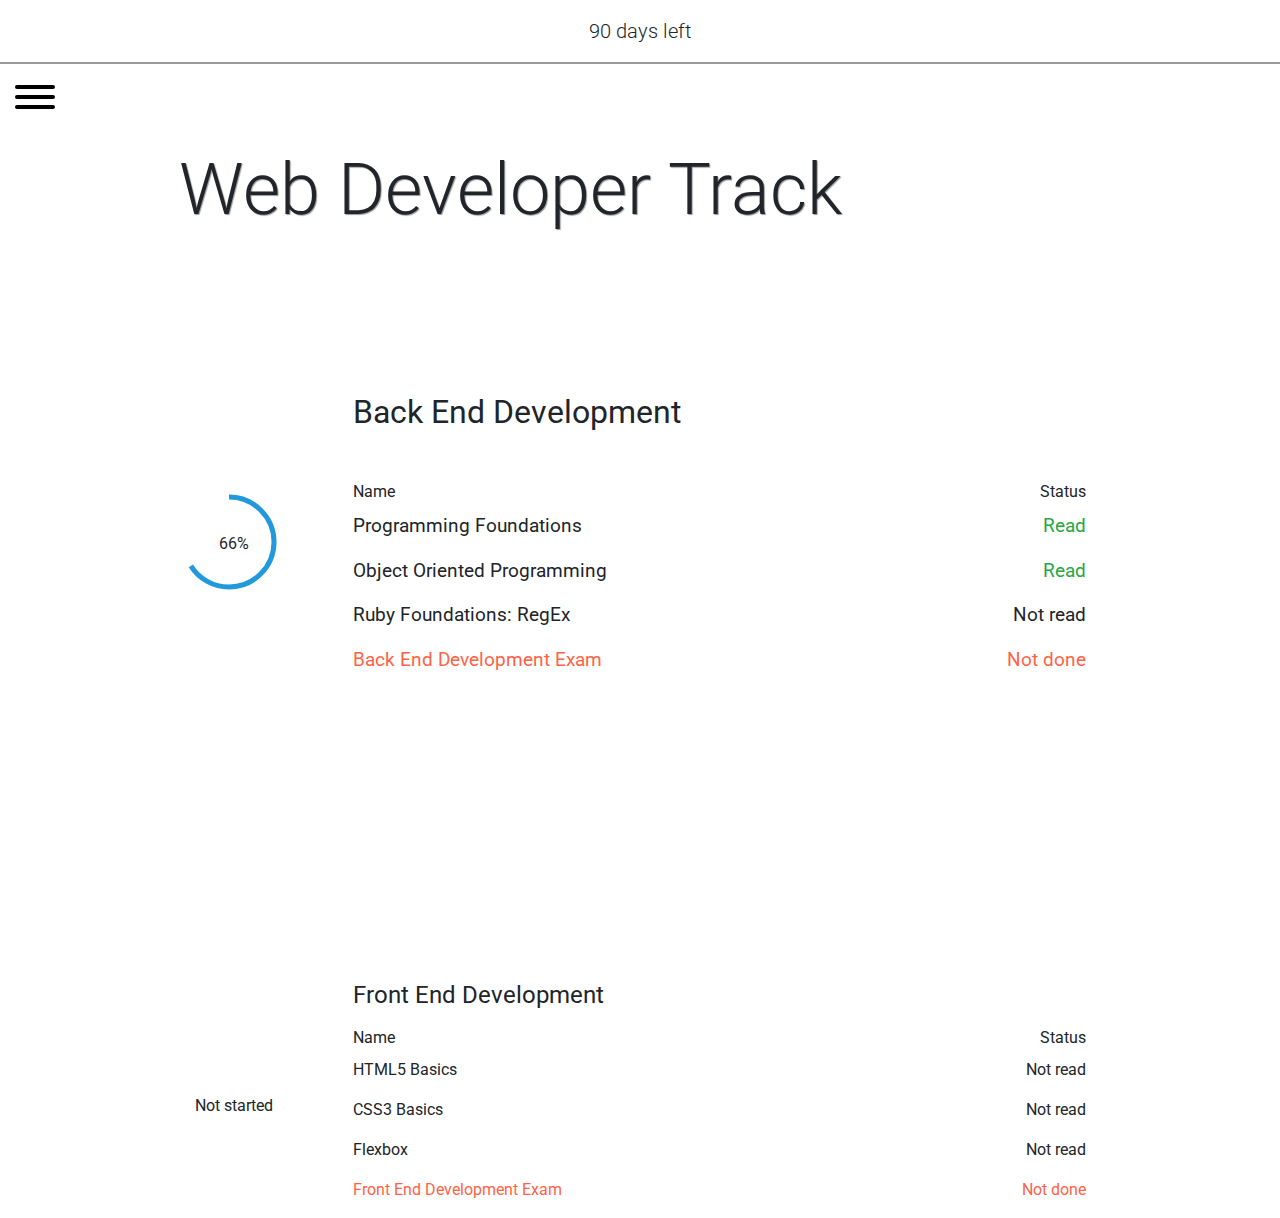
==== commit 9294242e: "layout change font sizes and spacing" ====
--- a/index.html
+++ b/index.html
@@ -47,14 +47,16 @@
         </span>
       </button>
 
+      <!-- header -->
       <div class="container">
         <div class="row">
           <div class="col-12">
-            <header><h1 class="display-4">Web Developer Track</h1></header>
+            <header><h1 class="display-3">Web Developer Track</h1></header>
           </div>
         </div>
       </div>
-      <div class="full-width-bg">
+
+      <div class="full-width-bg first-topic">
         <div class="container">
           <section class="topic row align-items-center">
             <div class="col-2">
@@ -74,8 +76,8 @@
               </div>
             </div>
             <div class="col-10">
-              <div class="col-12 mt-5">
-                <h4 class="topic-title">Back End Development</h4>
+              <div class="col-12 mb-5">
+                <h2 class="topic-title">Back End Development</h2>
               </div>
               <div class="col-12 mt-3">
                 <ul class="d-flex">
@@ -85,7 +87,7 @@
                 </ul>
               </div>
               <div class="col-12 mt-2">
-                <ul>
+                <ul class="courses">
                   <li class="d-flex">
                     <!-- <p class="mr-5">BD101</p> -->
                     <p class="flex-grow-1">Programming Foundations</p>
@@ -170,6 +172,7 @@
           </div>
         </section>
       </div>
+    </div>
     </main>
 
     <!-- Optional JavaScript -->
--- a/style.css
+++ b/style.css
@@ -18,6 +18,9 @@
 
 .topic-title {
   font-weight: 400; }
+
+.courses p {
+  font-size: 1.2rem; }
 
 .sidebar {
   width: 200px;
@@ -68,7 +71,11 @@
   margin-left: 200px;
   transition: margin-left 0.4s; }
   main header {
-    margin-top: 5rem; }
+    margin-top: 1rem;
+    margin-bottom: 10rem; }
+
+.first-topic {
+  height: 60vh; }
 
 .course-exam {
   color: tomato; }
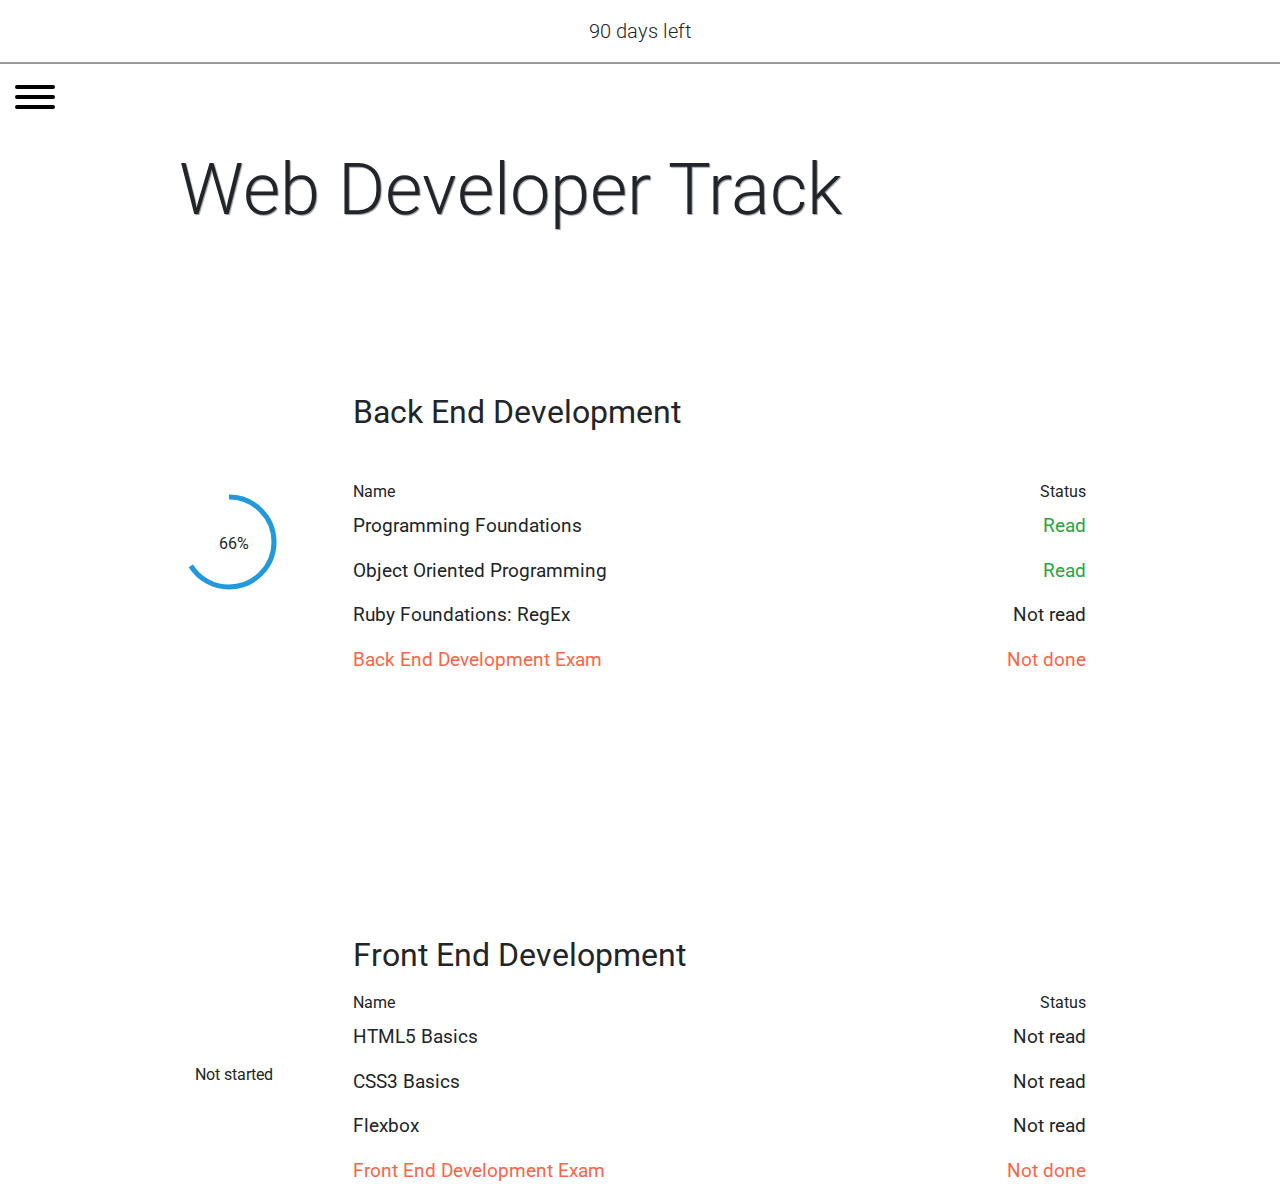
==== commit bc674173: "update second topic" ====
--- a/index.html
+++ b/index.html
@@ -136,7 +136,7 @@
           </div>
           <div class="col-10">
             <div class="col-12 mt-5">
-              <h4 class="topic-title">Front End Development</h4>
+              <h2 class="topic-title">Front End Development</h2>
             </div>
             <div class="col-12 mt-3">
               <ul class="d-flex">
@@ -146,7 +146,7 @@
               </ul>
             </div>
             <div class="col-12 mt-2">
-              <ul>
+              <ul class="courses">
                 <li class="d-flex">
                   <!-- <p class="mr-5">FD101</p> -->
                   <p class="flex-grow-1">HTML5 Basics</p>
--- a/style.css
+++ b/style.css
@@ -75,7 +75,7 @@
     margin-bottom: 10rem; }
 
 .first-topic {
-  height: 60vh; }
+  height: 55vh; }
 
 .course-exam {
   color: tomato; }
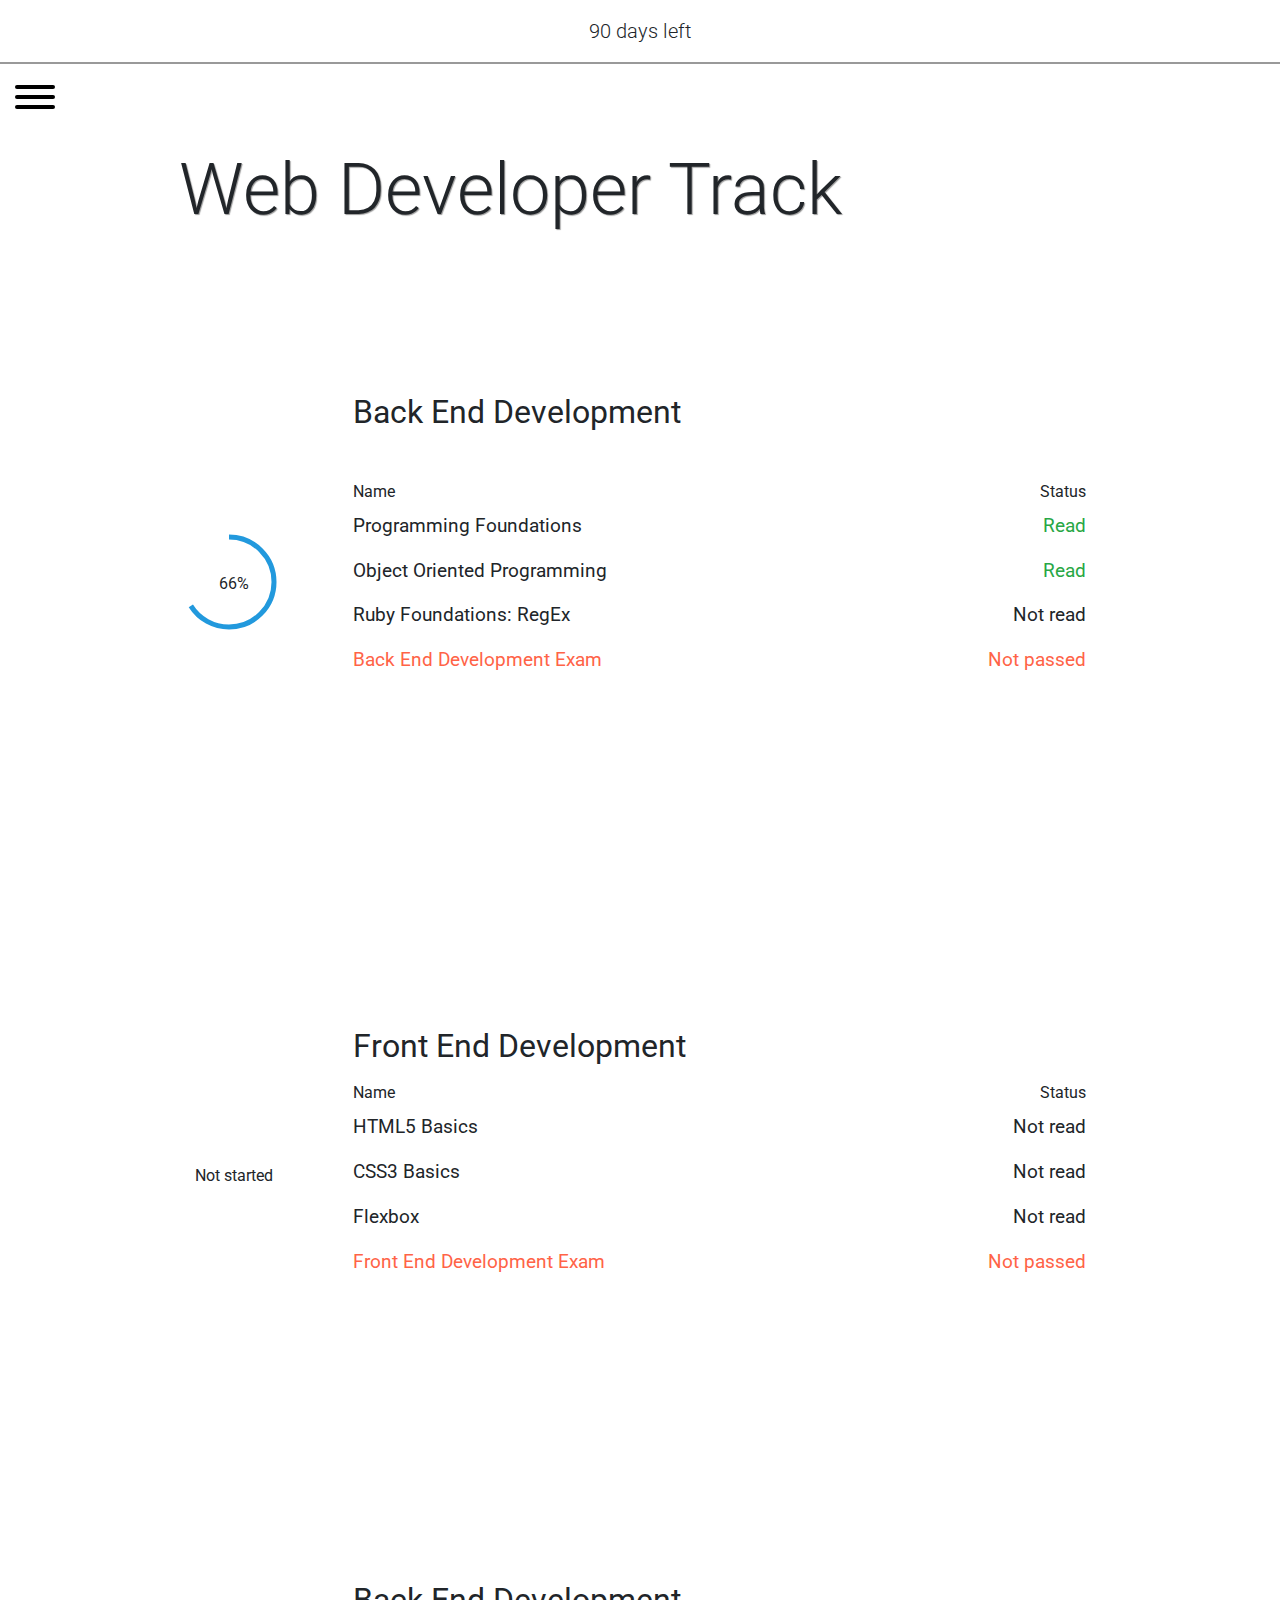
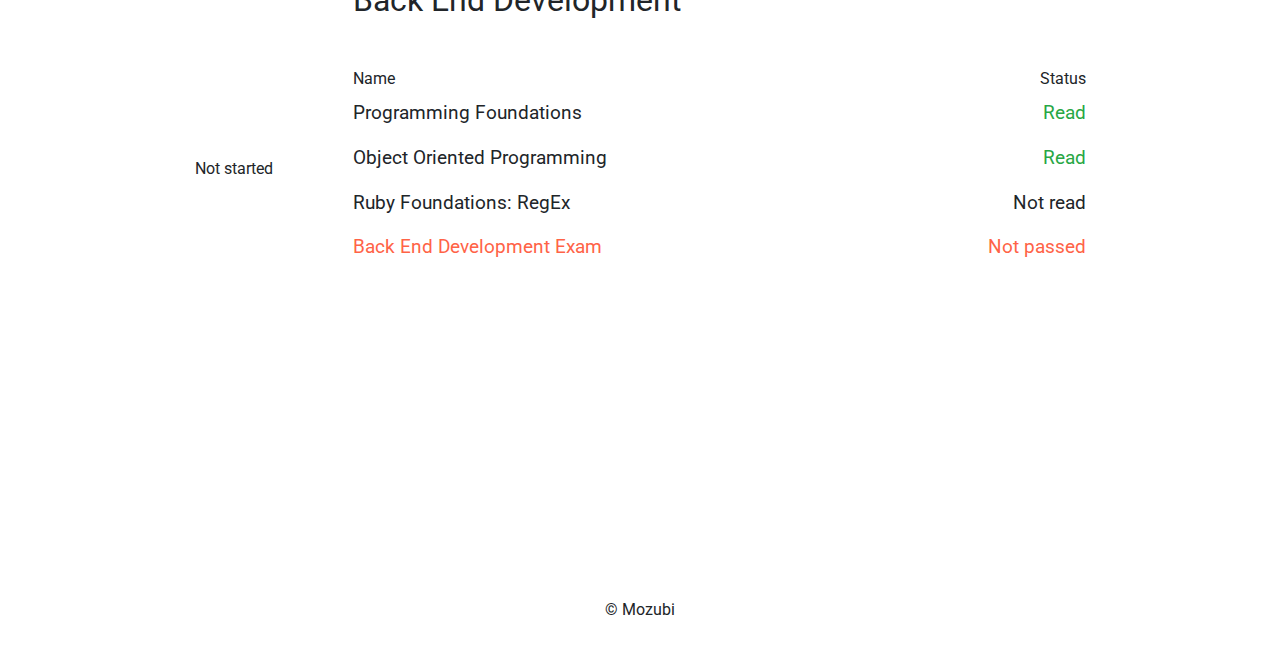
==== commit 3c394a3d: "fix layout, add progressBar placeholders" ====
--- a/index.html
+++ b/index.html
@@ -35,23 +35,26 @@
         </ul>
       </nav>
     </aside>
+
     <main id="main" class="show-main">
-      <div class="top-bar"><p class="lead m-0">90 days left</p></div>
-      <button
-        class="hamburger hamburger--arrow mt-2"
-        type="button"
-        id="hamburger-icon"
-      >
-        <span class="hamburger-box">
-          <span class="hamburger-inner"></span>
-        </span>
-      </button>
-
-      <!-- header -->
-      <div class="container">
-        <div class="row">
-          <div class="col-12">
-            <header><h1 class="display-3">Web Developer Track</h1></header>
+      <div class="sticky-top hero">
+        <div class="top-bar"><p class="lead m-0">90 days left</p></div>
+        <button
+          class="hamburger hamburger--arrow mt-2"
+          type="button"
+          id="hamburger-icon"
+        >
+          <span class="hamburger-box">
+            <span class="hamburger-inner"></span>
+          </span>
+        </button>
+
+        <!-- header -->
+        <div class="container">
+          <div class="row">
+            <div class="col-12">
+              <header><h1 class="display-3">Web Developer Track</h1></header>
+            </div>
           </div>
         </div>
       </div>
@@ -86,6 +89,109 @@
                   <li>Status</li>
                 </ul>
               </div>
+
+              <div class="col-12 mt-2">
+                <ul class="courses">
+                  <li>
+                    <a class="d-flex" href="#">
+                      <!-- <p class="mr-5">BD101</p> -->
+                      <p class="flex-grow-1">Programming Foundations</p>
+                      <p class="text-success">Read</p>
+                    </a>
+                  </li>
+                  <li>
+                    <a class="d-flex" href="#">
+                      <!-- <p class="mr-5">BD102</p> -->
+                      <p class="flex-grow-1">Object Oriented Programming</p>
+                      <p class="text-success">Read</p>
+                    </a>
+                  </li>
+                  <li>
+                    <a class="d-flex" href="#">
+                      <!-- <p class="mr-5">BD103</p> -->
+                      <p class="flex-grow-1">Ruby Foundations: RegEx</p>
+                      <p>Not read</p>
+                    </a>
+                  </li>
+                  <li class="course-exam">
+                    <a class="d-flex" href="#">
+                      <!-- <p class="mr-5 course-exam">EX101</p> -->
+                      <p class="flex-grow-1 course-exam">
+                        Back End Development Exam
+                      </p>
+                      <p class="course-exam">Not passed</p>
+                    </a>
+                  </li>
+                </ul>
+              </div>
+            </div>
+          </section>
+        </div>
+      </div>
+
+      <div class="full-width-bg">
+        <div class="container">
+          <section class="topic row align-items-center">
+            <div class="col-2">
+              <p class="progressCirclePlaceholder">Not started</p>
+            </div>
+            <div class="col-10">
+              <div class="col-12 mt-5">
+                <h2 class="topic-title">Front End Development</h2>
+              </div>
+              <div class="col-12 mt-3">
+                <ul class="d-flex">
+                  <!-- <li class="mr-4">Cours No.</li> -->
+                  <li class="flex-grow-1">Name</li>
+                  <li>Status</li>
+                </ul>
+              </div>
+              <div class="col-12 mt-2">
+                <ul class="courses">
+                  <li class="d-flex">
+                    <!-- <p class="mr-5">FD101</p> -->
+                    <p class="flex-grow-1">HTML5 Basics</p>
+                    <p>Not read</p>
+                  </li>
+                  <li class="d-flex">
+                    <!-- <p class="mr-5">FD102</p> -->
+                    <p class="flex-grow-1">CSS3 Basics</p>
+                    <p>Not read</p>
+                  </li>
+                  <li class="d-flex">
+                    <!-- <p class="mr-5">FD103</p> -->
+                    <p class="flex-grow-1">Flexbox</p>
+                    <p>Not read</p>
+                  </li>
+                  <li class="d-flex course-exam">
+                    <!-- <p class="mr-5">EX201</p> -->
+                    <p class="flex-grow-1">Front End Development Exam</p>
+                    <p>Not passed</p>
+                  </li>
+                </ul>
+              </div>
+            </div>
+          </section>
+        </div>
+      </div>
+
+      <div class="full-width-bg">
+        <div class="container">
+          <section class="topic row align-items-center">
+            <div class="col-2">
+              <p class="progressCirclePlaceholder">Not started</p>
+            </div>
+            <div class="col-10">
+              <div class="col-12 mb-5">
+                <h2 class="topic-title">Back End Development</h2>
+              </div>
+              <div class="col-12 mt-3">
+                <ul class="d-flex">
+                  <!-- <li class="mr-4">Cours No.</li> -->
+                  <li class="flex-grow-1">Name</li>
+                  <li>Status</li>
+                </ul>
+              </div>
               <div class="col-12 mt-2">
                 <ul class="courses">
                   <li class="d-flex">
@@ -108,7 +214,7 @@
                     <p class="flex-grow-1 course-exam">
                       Back End Development Exam
                     </p>
-                    <p class="course-exam">Not done</p>
+                    <p class="course-exam">Not passed</p>
                   </li>
                 </ul>
               </div>
@@ -116,63 +222,8 @@
           </section>
         </div>
       </div>
-      <div class="container">
-        <section class="topic row align-items-center">
-          <div class="col-2">
-            <div class="topic-progress" id="progressTwo">
-              <div class="text-progress" id="textProgressTwo">0%</div>
-              <div class="svg">
-                <svg height="100%" width="100%">
-                  <circle
-                    class="round-progress"
-                    id="roundProgressTwo"
-                    cx="50"
-                    cy="50"
-                    r="45"
-                  />
-                </svg>
-              </div>
-            </div>
-          </div>
-          <div class="col-10">
-            <div class="col-12 mt-5">
-              <h2 class="topic-title">Front End Development</h2>
-            </div>
-            <div class="col-12 mt-3">
-              <ul class="d-flex">
-                <!-- <li class="mr-4">Cours No.</li> -->
-                <li class="flex-grow-1">Name</li>
-                <li>Status</li>
-              </ul>
-            </div>
-            <div class="col-12 mt-2">
-              <ul class="courses">
-                <li class="d-flex">
-                  <!-- <p class="mr-5">FD101</p> -->
-                  <p class="flex-grow-1">HTML5 Basics</p>
-                  <p>Not read</p>
-                </li>
-                <li class="d-flex">
-                  <!-- <p class="mr-5">FD102</p> -->
-                  <p class="flex-grow-1">CSS3 Basics</p>
-                  <p>Not read</p>
-                </li>
-                <li class="d-flex">
-                  <!-- <p class="mr-5">FD103</p> -->
-                  <p class="flex-grow-1">Flexbox</p>
-                  <p>Not read</p>
-                </li>
-                <li class="d-flex course-exam">
-                  <!-- <p class="mr-5">EX201</p> -->
-                  <p class="flex-grow-1">Front End Development Exam</p>
-                  <p>Not done</p>
-                </li>
-              </ul>
-            </div>
-          </div>
-        </section>
-      </div>
-    </div>
+
+      <footer><p>&copy; Mozubi</p></footer>
     </main>
 
     <!-- Optional JavaScript -->
--- a/style.css
+++ b/style.css
@@ -21,6 +21,9 @@
 
 .courses p {
   font-size: 1.2rem; }
+.courses a {
+  text-decoration: none;
+  color: inherit; }
 
 .sidebar {
   width: 200px;
@@ -63,6 +66,10 @@
   text-align: center;
   box-shadow: 1px 0 0 2px rgba(0, 0, 0, 0.4); }
 
+.hero {
+  background-color: #fff;
+  z-index: 100; }
+
 .container {
   width: calc(90% - 200px);
   max-width: 1000px; }
@@ -74,8 +81,8 @@
     margin-top: 1rem;
     margin-bottom: 10rem; }
 
-.first-topic {
-  height: 55vh; }
+.full-width-bg {
+  margin-bottom: 18rem; }
 
 .course-exam {
   color: tomato; }
@@ -91,7 +98,8 @@
   margin-left: 0; }
 
 .topic-progress {
-  position: relative; }
+  position: relative;
+  margin-top: 5rem; }
   .topic-progress .text-progress {
     position: absolute;
     top: 40px;
@@ -106,4 +114,12 @@
     height: 100px;
     transform: rotate(-90deg); }
 
+.progressCirclePlaceholder {
+  margin: 5rem 0 0 1rem; }
+
+footer {
+  padding: 2rem;
+  margin-top: 10rem;
+  text-align: center; }
+
 /*# sourceMappingURL=style.css.map */
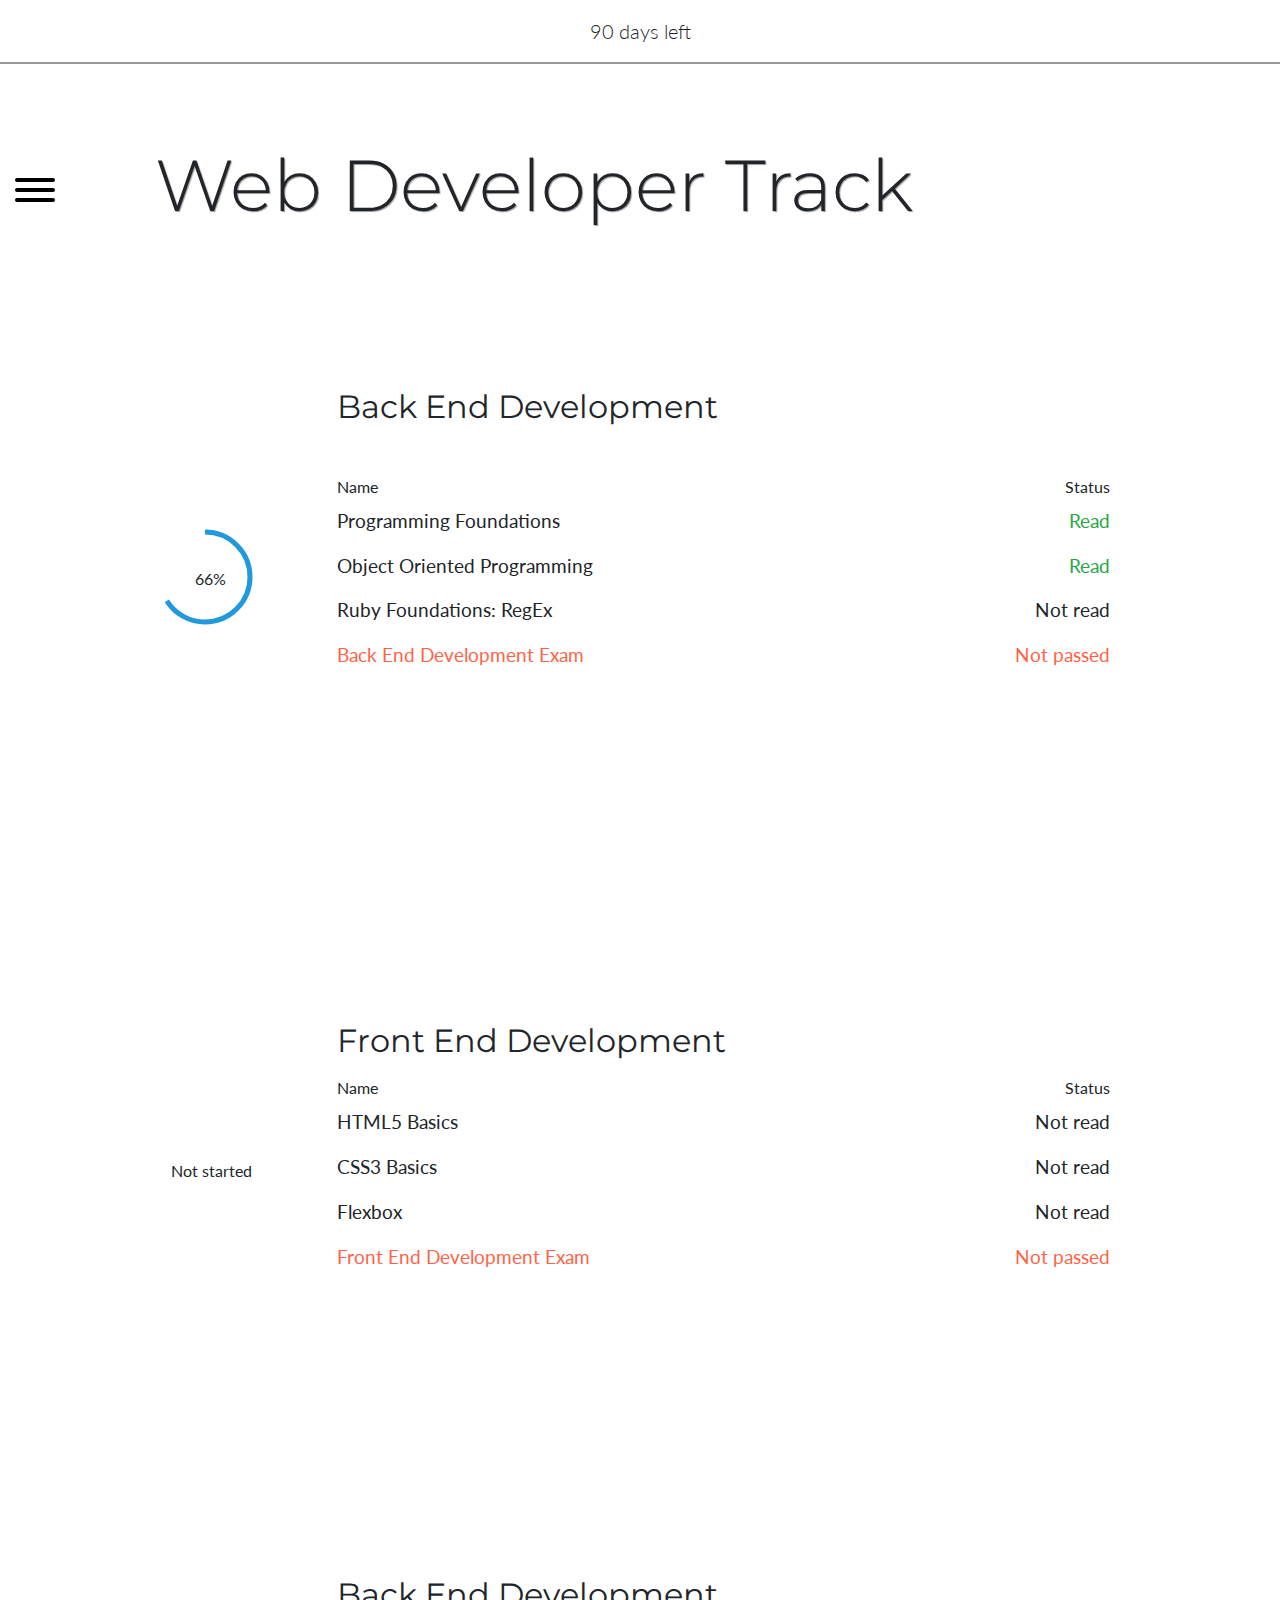
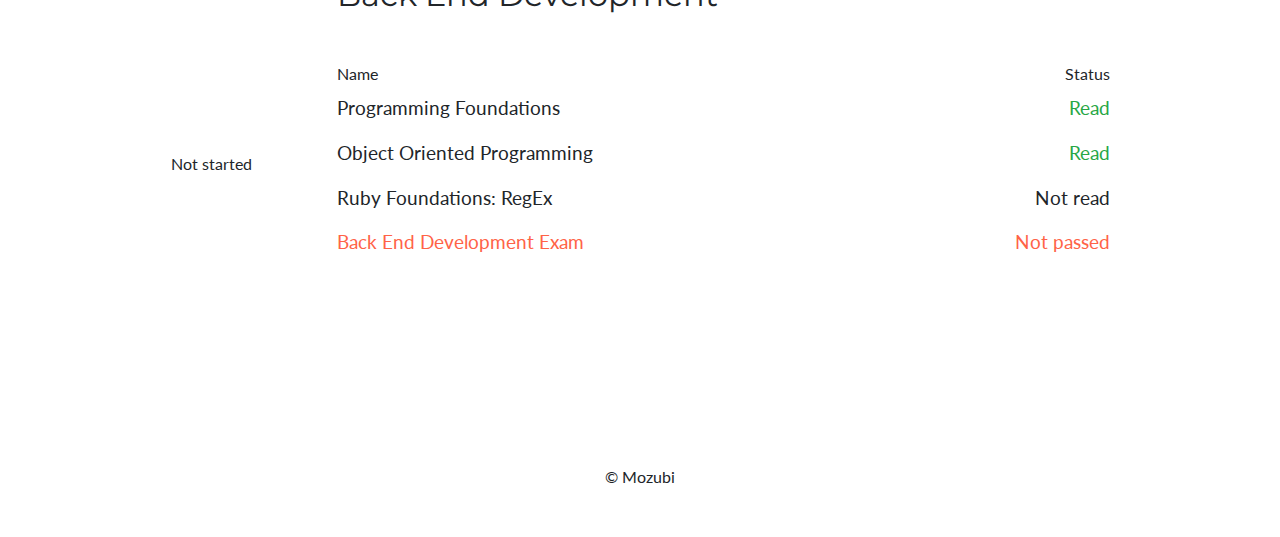
==== commit 2236b0d1: "Add article page, fix layout index page, add links" ====
--- a/index.html
+++ b/index.html
@@ -11,7 +11,7 @@
     <!-- Bootstrap CSS -->
     <link rel="stylesheet" href="bootstrap.min.css" />
     <link
-      href="https://fonts.googleapis.com/css?family=Roboto:300,400,500,700&display=swap"
+      href="https://fonts.googleapis.com/css?family=Lato:400,700|Montserrat:300,600&display=swap"
       rel="stylesheet"
     />
     <link href="hamburgers.min.css" rel="stylesheet" />
@@ -27,7 +27,7 @@
           <li>
             <a href="/"><img class="logo" src="logo.png" alt=""/></a>
           </li>
-          <li class="active"><a href="/">Courses</a></li>
+          <li><a href="/">Courses</a></li>
           <li><a href="/">Flashcards</a></li>
           <li><a href="/">Bookmarks</a></li>
           <li><a href="/">My profil</a></li>
@@ -40,7 +40,7 @@
       <div class="sticky-top hero">
         <div class="top-bar"><p class="lead m-0">90 days left</p></div>
         <button
-          class="hamburger hamburger--arrow mt-2"
+          class="hamburger hamburger--arrow hamburger-index"
           type="button"
           id="hamburger-icon"
         >
@@ -93,21 +93,21 @@
               <div class="col-12 mt-2">
                 <ul class="courses">
                   <li>
-                    <a class="d-flex" href="#">
+                    <a class="d-flex" href="/article.html">
                       <!-- <p class="mr-5">BD101</p> -->
                       <p class="flex-grow-1">Programming Foundations</p>
                       <p class="text-success">Read</p>
                     </a>
                   </li>
                   <li>
-                    <a class="d-flex" href="#">
+                    <a class="d-flex" href="/article.html">
                       <!-- <p class="mr-5">BD102</p> -->
                       <p class="flex-grow-1">Object Oriented Programming</p>
                       <p class="text-success">Read</p>
                     </a>
                   </li>
                   <li>
-                    <a class="d-flex" href="#">
+                    <a class="d-flex" href="/article.html">
                       <!-- <p class="mr-5">BD103</p> -->
                       <p class="flex-grow-1">Ruby Foundations: RegEx</p>
                       <p>Not read</p>
--- a/style.css
+++ b/style.css
@@ -9,12 +9,27 @@
 .hamburger:focus {
   outline: none; }
 
+.hamburger-index {
+  position: absolute;
+  top: 10.2rem; }
+
 body {
-  font-family: "Roboto", "sans-serif";
+  font-family: "Lato", sans-serif;
   -webkit-font-smoothing: antialiased; }
+
+h1,
+h2,
+h3,
+h4,
+h5,
+h6 {
+  font-family: "Montserrat", sans-serif; }
 
 h1 {
   text-shadow: 1px 1px 1px rgba(0, 0, 0, 0.4); }
+
+.sidebar {
+  font-family: "Montserrat", sans-serif; }
 
 .topic-title {
   font-weight: 400; }
@@ -26,12 +41,12 @@
   color: inherit; }
 
 .sidebar {
-  width: 200px;
+  width: 240px;
   height: 100vh;
   position: fixed;
   top: 0;
   left: 0;
-  background-color: #333333;
+  background-color: #1c1d1d;
   transition: margin-left 0.4s; }
   .sidebar .logo {
     width: 100px; }
@@ -56,13 +71,19 @@
         margin-bottom: 3rem; }
     .sidebar .navbar a {
       color: #fff;
-      font-size: 1.1rem;
-      font-weight: 500; }
+      font-size: 20px;
+      display: inline-block;
+      font-weight: 600;
+      border-bottom: 1px solid #343535;
+      width: 100%;
+      padding-bottom: 15px;
+      text-transform: uppercase; }
       .sidebar .navbar a:hover {
         text-decoration: none; }
 
 .top-bar {
   padding: 1rem;
+  margin-bottom: 4rem;
   text-align: center;
   box-shadow: 1px 0 0 2px rgba(0, 0, 0, 0.4); }
 
@@ -71,11 +92,11 @@
   z-index: 100; }
 
 .container {
-  width: calc(90% - 200px);
+  width: calc(90% - $sidebar_width);
   max-width: 1000px; }
 
 main {
-  margin-left: 200px;
+  margin-left: 240px;
   transition: margin-left 0.4s; }
   main header {
     margin-top: 1rem;
@@ -83,16 +104,14 @@
 
 .full-width-bg {
   margin-bottom: 18rem; }
+  .full-width-bg:last-of-type {
+    margin-bottom: 10rem; }
 
 .course-exam {
   color: tomato; }
 
-.active {
-  border-left: 5px solid tomato;
-  border-right: 5px solid tomato; }
-
 .hide-sidebar {
-  margin-left: -200px; }
+  margin-left: -240px; }
 
 .show-main {
   margin-left: 0; }
@@ -122,4 +141,37 @@
   margin-top: 10rem;
   text-align: center; }
 
+.article-title {
+  font-size: 2.4rem;
+  display: inline-block;
+  font-weight: 500; }
+
+.article-chapter-title {
+  font-size: 2rem;
+  font-weight: 600;
+  margin-top: 5rem; }
+
+.article-text {
+  font-size: 1.3rem;
+  font-weight: 400;
+  line-height: 1.8; }
+
+.article-header {
+  margin-top: 3.6rem;
+  margin-bottom: 3rem;
+  display: flex;
+  align-items: center; }
+  .article-header .fa-bookmark {
+    font-size: 2rem;
+    margin-left: auto; }
+    .article-header .fa-bookmark:hover {
+      cursor: pointer; }
+
+.article-hamburger {
+  position: absolute;
+  top: 3rem; }
+
+.container-article {
+  max-width: 680px; }
+
 /*# sourceMappingURL=style.css.map */
